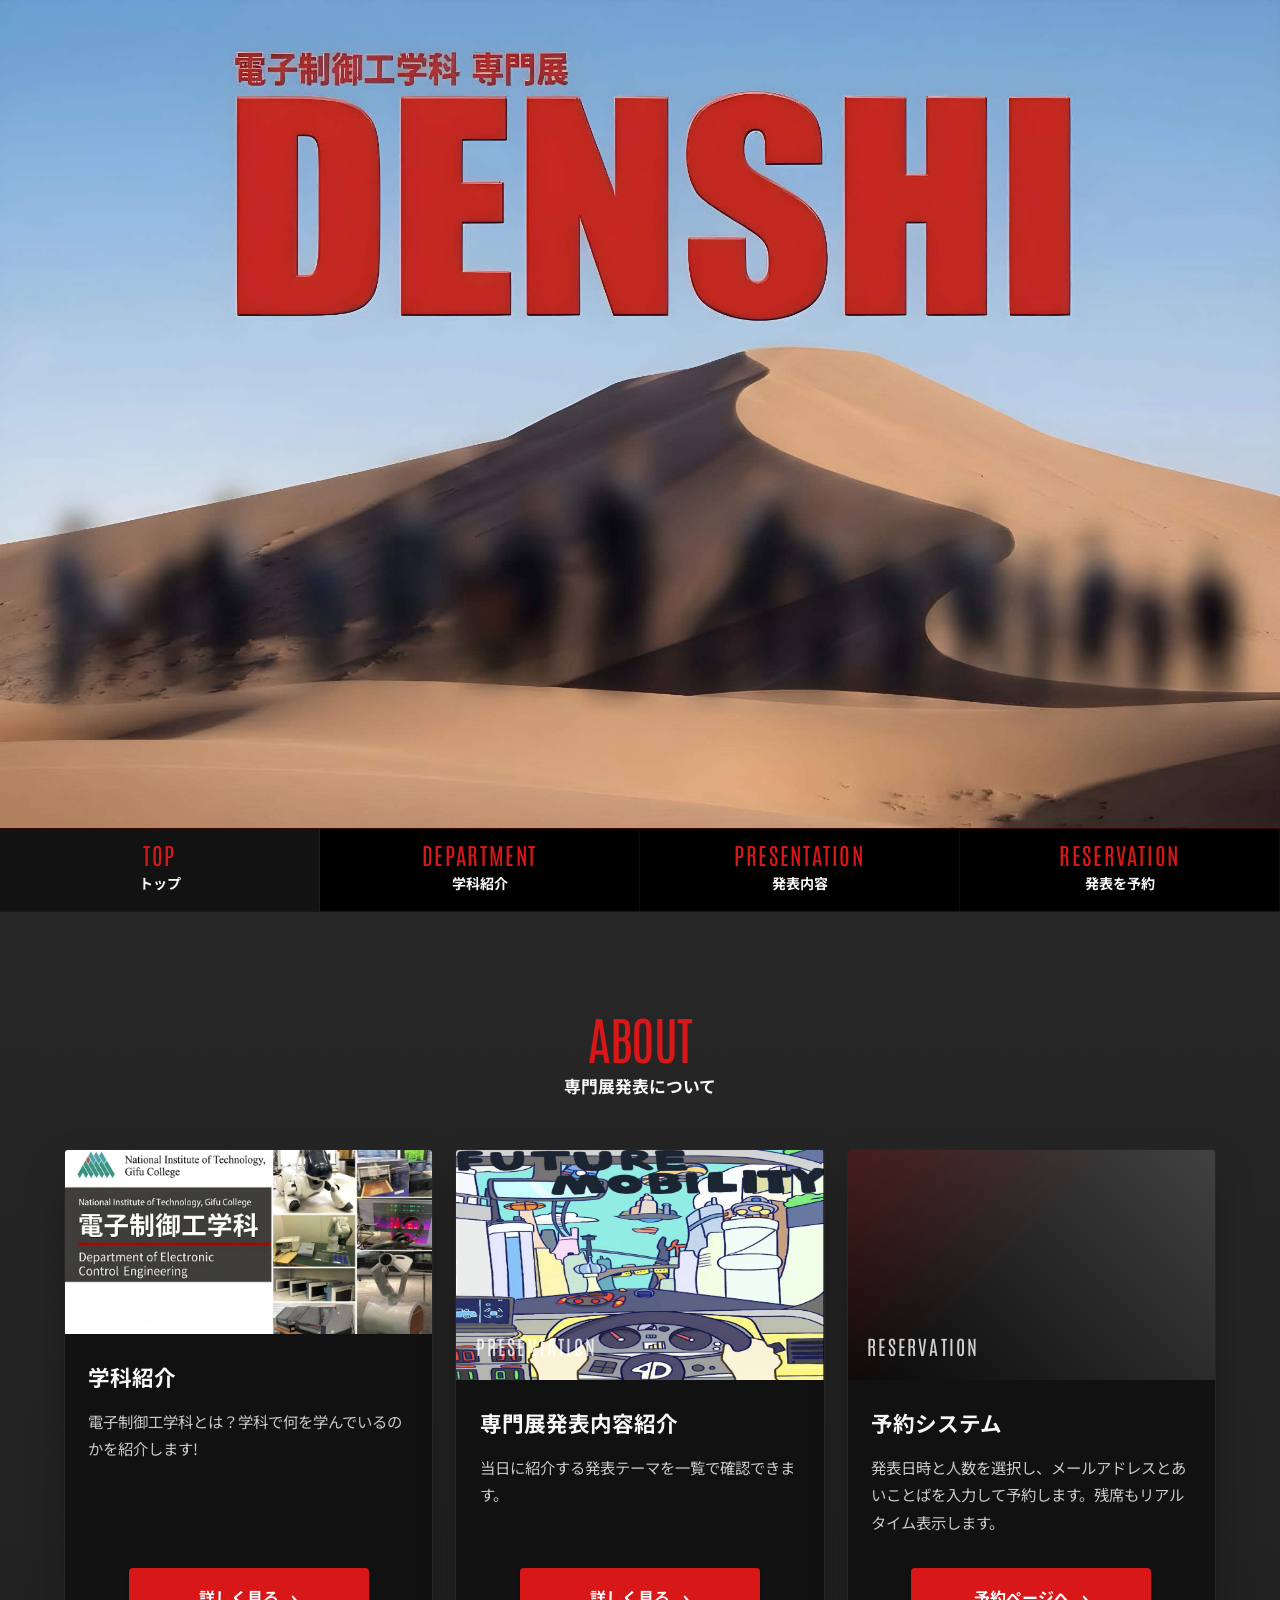
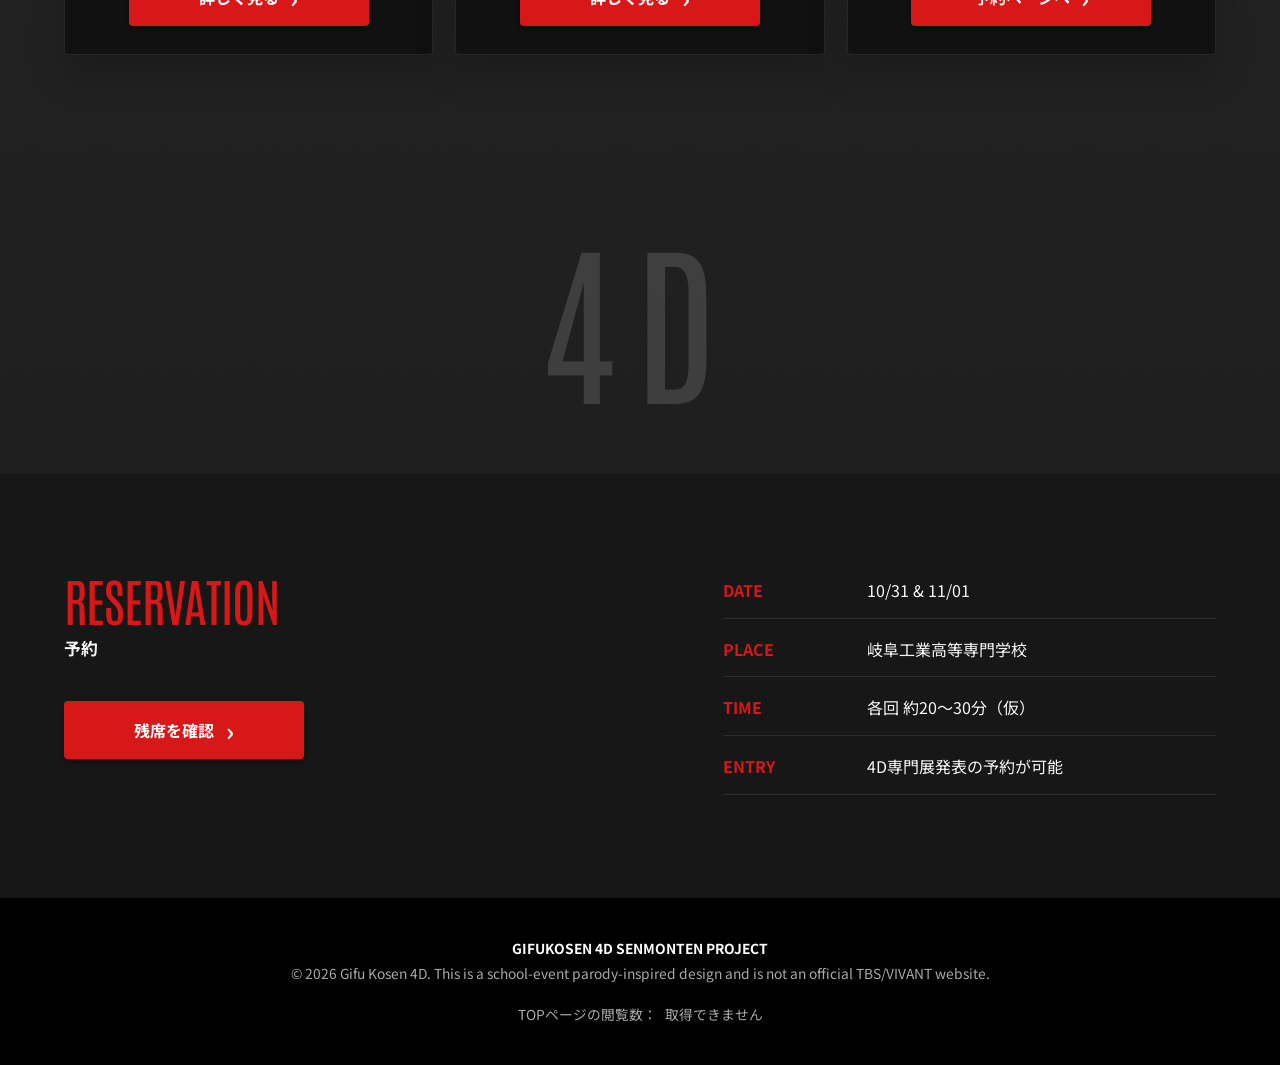
==== docs/index.html @ 73055816 "+αvivant背景に変更" ====
<!doctype html>
<html lang="ja">
<head>
  <meta charset="utf-8">
  <meta name="viewport" content="width=device-width,initial-scale=1">
  <meta name="description" content="岐阜高専 4D 専門展">
  <title>GIFUKOSEN 4D SENMONTEN PROJECT | 専門展発表</title>
  <link rel="stylesheet" href="./assets/css/site.css">
</head>
<body>
<a class="skip-link" href="#main">本文へ移動</a>

<!--
  ★メインHERO画像
  差し替える場合は docs/assets/img/vivant.jpg を置き換えてください。
  PCではタイトル部分を残しながら下側だけをトリミングし、スマホでは画像全体が見える比率です。
-->
<header class="hero hero--image">
  <h1 class="visually-hidden">電子制御工学科 専門展 DENSHI</h1>
  <picture class="hero__picture">
    <source srcset="./assets/img/vivant.jpg" type="image/jpeg">
    <img
      class="hero__image"
      src="./assets/img/vivant.jpg"
      width="2392"
      height="1760"
      alt="砂丘を背景に、赤い文字で『電子制御工学科 専門展 DENSHI』と書かれたメインビジュアル"
      fetchpriority="high"
      decoding="async"
    >
  </picture>
</header>

<!-- VIVANT参考ページの「英字見出し＋日本語副題」の固定ナビを研究発表向けに再構成 -->
<nav class="site-nav" aria-label="メインナビゲーション">
  <div class="site-nav__inner">
    <a class="nav-link" href="./index.html" aria-current="page"><span class="en">TOP</span><span class="ja">トップ</span></a>
    <a class="nav-link" href="./department.html"><span class="en">DEPARTMENT</span><span class="ja">学科紹介</span></a>
    <a class="nav-link" href="./presentations.html"><span class="en">PRESENTATION</span><span class="ja">発表内容</span></a>
    <a class="nav-link" href="https://gifukosen-4d-kosensai.github.io/reservation/"><span class="en">RESERVATION</span><span class="ja">発表を予約</span></a>
  </div>
</nav>

<main id="main" class="page-shell">
  <section class="section">
    <div class="inner">
      <div class="section-title"><span class="en">ABOUT</span><span class="ja">専門展発表について</span></div>
      <p class="section-lead"></p>
      <div class="feature-grid">
        <article class="feature-card">
          <div class="feature-card__visual feature-card__visual--department" data-label="DEPARTMENT">
            <img class="feature-card__image" src="./assets/img/gakkasyoukai2.jpg" alt="学科紹介の写真">
          </div>
          <div class="feature-card__body">
            <h3>学科紹介</h3>
            <p>電子制御工学科とは？学科で何を学んでいるのかを紹介します!</p>
              <div class="cta-row"><a class="btn" href="./department.html">詳しく見る</a></div> 
          </div>
        </article>
        <article class="feature-card">
          <div class="feature-card__visual" data-label="PRESENTATION">
            <img class="feature-card__image" src="./assets/img/future_mobility.jpg" alt="専門展発表の写真">
          </div>
          <div class="feature-card__body">
            <h3>専門展発表内容紹介</h3>
            <p>当日に紹介する発表テーマを一覧で確認できます。</p>
            <div class="cta-row"><a class="btn" href="./presentations.html">詳しく見る</a></div>
          </div>
        </article>
        <article class="feature-card">
          <div class="feature-card__visual" data-label="RESERVATION"></div>
          <div class="feature-card__body">
            <h3>予約システム</h3>
            <p>発表日時と人数を選択し、メールアドレスとあいことばを入力して予約します。残席もリアルタイム表示します。</p>
            <div class="cta-row"><a class="btn" href="https://gifukosen-4d-kosensai.github.io/reservation/">予約ページへ</a></div>
          </div>
        </article>
      </div>
    </div>
  </section>

  <div class="visual-break" aria-hidden="true"><div class="visual-break__mark">4D</div></div>

  <section class="section section--dark">
    <div class="inner info-columns">
      <div>
        <div class="section-title" style="text-align:left"><span class="en">RESERVATION</span><span class="ja">予約</span></div>
        <p></p>
        <div class="cta-row" style="justify-content:flex-start"><a class="btn" href="https://gifukosen-4d-kosensai.github.io/reservation/">残席を確認</a></div>
      </div>
      <dl class="meta-list">
        <div><dt>DATE</dt><dd>10/31 & 11/01</dd></div>
        <div><dt>PLACE</dt><dd>岐阜工業高等専門学校</dd></div>
        <div><dt>TIME</dt><dd>各回 約20〜30分（仮）</dd></div>
        <div><dt>ENTRY</dt><dd>4D専門展発表の予約が可能</dd></div>
      </dl>
    </div>
  </section>
</main>

<footer class="site-footer"><div class="inner"><strong>GIFUKOSEN 4D SENMONTEN PROJECT</strong><br>© <span data-current-year></span> Gifu Kosen 4D. This is a school-event parody-inspired design and is not an official TBS/VIVANT website.<div class="site-views" aria-live="polite"><span>TOPページの閲覧数：</span><div id="site-views-count">読み込み中…</div></div></div></footer>
<script src="./assets/js/site.js" defer></script>
</body>
</html>
---- docs/assets/css/site.css ----
@import url('https://fonts.googleapis.com/css2?family=Antonio:wght@500;700&family=Noto+Sans+JP:wght@400;500;700;900&display=swap');

:root {
  --red: #d71718;
  --red-dark: #8e0e10;
  --black: #050505;
  --panel: #272727;
  --panel-2: #171717;
  --white: #f7f7f7;
  --muted: #b8b8b8;
  --line: rgba(215, 23, 24, .5);
  --max: 1200px;
}

* { box-sizing: border-box; }
html { scroll-behavior: smooth; background: var(--black); }
body {
  margin: 0;
  color: var(--white);
  background: var(--black);
  font-family: 'Noto Sans JP', system-ui, -apple-system, BlinkMacSystemFont, 'Segoe UI', sans-serif;
  line-height: 1.8;
}
a { color: inherit;
  text-decoration: none; 
} 
img { display: block;
   max-width: 100%; 
  }
button, input, select, textarea { font: inherit; }

.skip-link { position: absolute; left: -9999px; }
.skip-link:focus { left: 1rem; top: 1rem; z-index: 9999; padding: .7rem 1rem; background: #fff; color: #000; }
/* ここまで一応理解 */
.visually-hidden {
  position: absolute !important;
  width: 1px !important;
  height: 1px !important;
  padding: 0 !important;
  margin: -1px !important;
  overflow: hidden !important;
  clip: rect(0, 0, 0, 0) !important;
  white-space: nowrap !important;
  border: 0 !important;
}

/*
  Main HERO
  画像自体にタイトル「DENSHI」が入っているため、文字は重ねずビジュアルをそのまま見せます。
  横長画面では上端を固定して下側のみトリミング。スマホでは元画像の比率で全体表示します。
*/
.hero {
  position: relative;
  width: 100%;
  height: min(92svh, 74.66vw);
  min-height: 0;
  overflow: hidden;
  background: #8fc3e5;
}
.hero__picture {
  display: block;
  width: 100%;
  height: 100%;
}
.hero__image {
  display: block;
  width: 100%;
  height: 100%;
  object-fit: cover;
  object-position: center top;
}

.site-nav {
  position: sticky;
  top: 0;
  z-index: 200;
  background: rgba(0,0,0,.82);
  backdrop-filter: blur(10px);
  border-top: 1px solid rgba(215,23,24,.25);
  border-bottom: 1px solid rgba(215,23,24,.28);
}
.site-nav__inner {
  width: min(100%, 1450px);
  margin: auto;
  display: grid;
  grid-template-columns: repeat(4, minmax(0,1fr));
}
.nav-link {
  min-height: 82px;
  display: flex;
  flex-direction: column;
  justify-content: center;
  align-items: center;
  text-align: center;
  transition: .25s;
  border-right: 1px solid rgba(255,255,255,.05);
}
.nav-link:hover, .nav-link[aria-current='page'] { background: rgba(255,255,255,.07); }
.nav-link .en {
  color: var(--red);
  font-family: 'Antonio', sans-serif;
  font-size: clamp(1.05rem, 2vw, 1.45rem);
  line-height: 1;
  letter-spacing: .07em;
}
.nav-link .ja { margin-top: .3rem; font-size: .88rem; font-weight: 700; }

.page-shell {
  background:
    linear-gradient(180deg, rgba(39,39,39,.98), rgba(28,28,28,.98)),
    repeating-linear-gradient(135deg, rgba(255,255,255,.025) 0 2px, transparent 2px 8px);
}
.section { padding: clamp(4rem, 8vw, 7.5rem) 0; position: relative; }
.section--dark { background: var(--panel-2); }
.section--redline::before {
  content: '';
  position: absolute;
  top: 0; left: 50%; transform: translateX(-50%);
  width: min(92%, var(--max)); height: 1px; background: var(--line);
}
.inner { width: min(90%, var(--max)); margin: auto; }
.section-title { margin-bottom: 2.4rem; text-align: center; }
.section-title .en {
  display: block;
  color: var(--red);
  font-family: 'Antonio', sans-serif;
  font-size: clamp(1.2rem, 4vw, 4rem);
  line-height: .9;
  letter-spacing: -.02em;
}
.section-title .ja { display: block; margin-top: .65rem; font-size: 1.05rem; font-weight: 700; }
.section-title .en.section-title__jp { font-family: 'Noto Sans JP', sans-serif; font-size: 1.2rem; line-height: 1.5; letter-spacing: 0; }
.section-lead { max-width: 780px; margin: 0 auto 3rem; text-align: center; color: #dedede; }

.feature-grid { display: grid; grid-template-columns: repeat(3, 1fr); gap: 1.4rem; }
.feature-card {
  display: flex;
  flex-direction: column;
  background: #111;
  border: 1px solid rgba(255,255,255,.09);
  border-radius: 4px;
  overflow: hidden;
  min-height: 100%;
  box-shadow: 0 18px 40px rgba(0,0,0,.2);
}
.feature-card__visual {
  aspect-ratio: 16/10;
  position: relative;
  overflow: hidden;
  background:
    linear-gradient(135deg, rgba(215,23,24,.22), transparent 45%),
    linear-gradient(45deg, #090909, #414141);
}
.feature-card__visual--department {
  aspect-ratio: 2 / 1;
  background: #111;
}
.feature-card__image {
  position: absolute;
  inset: 0;
  width: 100%;
  height: 100%;
  object-fit: cover;
}
.feature-card__visual::after {
  content: attr(data-label);
  position: absolute;
  left: 1.2rem; bottom: 1rem;
  font-family: 'Antonio', sans-serif;
  letter-spacing: .11em;
  color: rgba(255,255,255,.8);
  font-size: 1.25rem;
}
.feature-card__body {
  display: flex;
  flex: 1;
  flex-direction: column;
  padding: 1.5rem 1.45rem 1.7rem;
}
.feature-card h3 { margin: 0 0 .7rem; font-size: 1.35rem; }
.feature-card p { margin: 0; color: #c9c9c9; font-size: .96rem; }
.feature-card__body .cta-row { margin-top: auto; padding-top: 2rem; }

.btn {
  display: inline-flex;
  align-items: center;
  justify-content: center;
  min-width: 240px;
  min-height: 58px;
  padding: .8rem 1.5rem;
  border: 0;
  border-radius: 4px;
  color: #fff;
  background: var(--red);
  font-weight: 700;
  box-shadow: 0 4px 4px rgba(0,0,0,.28);
  cursor: pointer;
  transition: .2s ease;
}
.btn:hover { filter: brightness(1.1); transform: translateY(-1px); }
.btn::after { content: '\203A'; font-size: 1.55rem; margin-left: .7rem; line-height: 1; }
.btn--ghost { background: transparent; border: 1px solid var(--red); }
.cta-row { display: flex; gap: 1rem; justify-content: center; flex-wrap: wrap; margin-top: 2rem; }

.visual-break {
  height: auto;
  min-height: 0;
  display: grid;
  place-items: center;
  position: relative;
  overflow: hidden;
  background:
    linear-gradient(rgba(0,0,0,.28), rgba(0,0,0,.45)),
    radial-gradient(circle at 28% 50%, rgba(215,23,24,.44), transparent 16%),
    linear-gradient(120deg, #131313 0 28%, #4a4a4a 28% 45%, #101010 45% 100%);
  background-attachment: fixed;
}
.visual-break__mark {
  position: relative;
  z-index: 1;
  font-family: 'Antonio', sans-serif;
  font-size: clamp(4rem, 15vw, 11rem);
  letter-spacing: .12em;
  color: rgba(255,255,255,.14);
}
.visual-break__image {
  position: relative;
  width: 100%;
  height: auto;
  object-fit: contain;
}
.info-columns { display: grid; grid-template-columns: 1.1fr .9fr; gap: 3.5rem; align-items: start; }
.info-box { padding: 1.8rem; background: rgba(0,0,0,.28); border-left: 3px solid var(--red); }
.info-box h3 { margin-top: 0; }
.info-box p:last-child { margin-bottom: 0; }
.meta-list { display: grid; gap: 1rem; margin: 0; }
.meta-list div { display: grid; grid-template-columns: 8rem 1fr; gap: 1rem; border-bottom: 1px solid rgba(255,255,255,.09); padding-bottom: .8rem; }
.meta-list dt { color: var(--red); font-weight: 700; }
.meta-list dd { margin: 0; }

.detail-hero { padding: clamp(4rem, 10vw, 8rem) 0 3.5rem; background: linear-gradient(120deg,#111,#2c2c2c 50%,#090909); border-bottom: 1px solid var(--line); }
.detail-hero .en { color: var(--red); font-family: 'Antonio', sans-serif; font-size: clamp(4rem,10vw,7rem); line-height: .9; }
.detail-hero h1 { margin: .7rem 0 0; font-size: clamp(1.8rem,4vw,3rem); }
.detail-hero p { max-width: 760px; color: #d2d2d2; }

.ai-traffic-figure, .road-inspection-figure, .sphere-robot-figure, .noncontact-figure { max-width: 1038px; margin: 0 auto 3rem; }
.ai-traffic-figure img, .road-inspection-figure img, .sphere-robot-figure img, .noncontact-figure img { width: 100%; height: auto; border: 1px solid rgba(255,255,255,.1); }
.ai-traffic-figure figcaption, .road-inspection-figure figcaption, .sphere-robot-figure figcaption, .noncontact-figure figcaption { margin-top: .5rem; color: #aaa; font-size: .85rem; text-align: right; }

.research-list { display: grid; gap: 1.2rem; }
.research-item { display: grid; grid-template-columns: 260px 1fr; gap: 1.6rem; background: #131313; border: 1px solid rgba(255,255,255,.08); }
.research-item__visual { min-height: 190px; background: linear-gradient(135deg,#3a3a3a,#090909); position: relative; }
.research-item__visual::after { position: absolute; inset: auto 1rem 1rem auto; color: var(--red); font-family: 'Antonio',sans-serif; letter-spacing:.12em; }
.research-item__body { padding: 1.5rem 1.6rem 1.5rem 0; }
.research-item__body h2 { margin: 0 0 .5rem; font-size: 1.4rem; }
.research-item__body p { color: #c8c8c8; }
.tag { display: inline-block; padding: .22rem .55rem; margin-right: .45rem; background: var(--red); border-radius: 2px; font-size: .78rem; font-weight: 700; }

.site-footer { background: #000; border-top: 1px solid rgba(255,255,255,.08); padding: 2.4rem 0; color: #a8a8a8; font-size: .86rem; text-align: center; }
.site-footer strong { color: #fff; }
.site-views { display: flex; justify-content: center; align-items: center; flex-wrap: wrap; gap: .3rem .5rem; margin: 1rem 0 0; }

@media (max-width: 820px) {
  .site-nav { position: sticky; }
  .site-nav__inner { grid-template-columns: repeat(2,1fr); }
  .nav-link { min-height: 66px; }
  .feature-grid { grid-template-columns: 1fr; }
  .visual-break { background-attachment: scroll; }
  .info-columns { grid-template-columns: 1fr; gap: 2rem; }
  .research-item { grid-template-columns: 1fr; }
  .research-item__visual { min-height: 0; aspect-ratio: 16 / 9; }
  .research-item__visual img {
    position: absolute;
    inset: 0;
    width: 100%;
    height: 100%;
    object-fit: cover;
  }
  .research-item__body { padding: 0 1.3rem 1.4rem; }
}

@media (max-width: 520px) {
  .section { padding: 2.75rem 0; }
  .section-title { margin-bottom: 1.5rem; }
  .section-title .en {
    font-size: clamp(1.3rem, 6.5vw, 2rem);
    line-height: 1.3;
  }
  .section-title .en.section-title__jp {
    font-size: clamp(1.3rem, 6vw, 1.5rem);
    line-height: 1.5;
  }
  main h2 { font-size: 1.2rem; line-height: 1.5; }
  .detail-hero { padding: 3.5rem 0 2.5rem; }
  .detail-hero .en { font-size: clamp(2.4rem, 10vw, 3.5rem); }
  .detail-hero h1 { font-size: 1.65rem; }
  .detail-hero p { margin-bottom: 0; }
  .feature-card__body { padding: 1.25rem 1.2rem 1.4rem; }
  .feature-card h3 { font-size: 1.2rem; }
  .feature-card__body .cta-row { padding-top: 1.5rem; }
  .btn { width: 100%; min-width: 0; min-height: 54px; }
  .cta-row { gap: .75rem; }
  .nav-link .ja { font-size: .78rem; }
  .meta-list div { grid-template-columns: 6rem 1fr; gap: .75rem; }
  .research-item__body h2 { font-size: 1.2rem; }
  .tag { margin-bottom: .35rem; }
  .site-footer { padding: 2rem 1rem; }
}
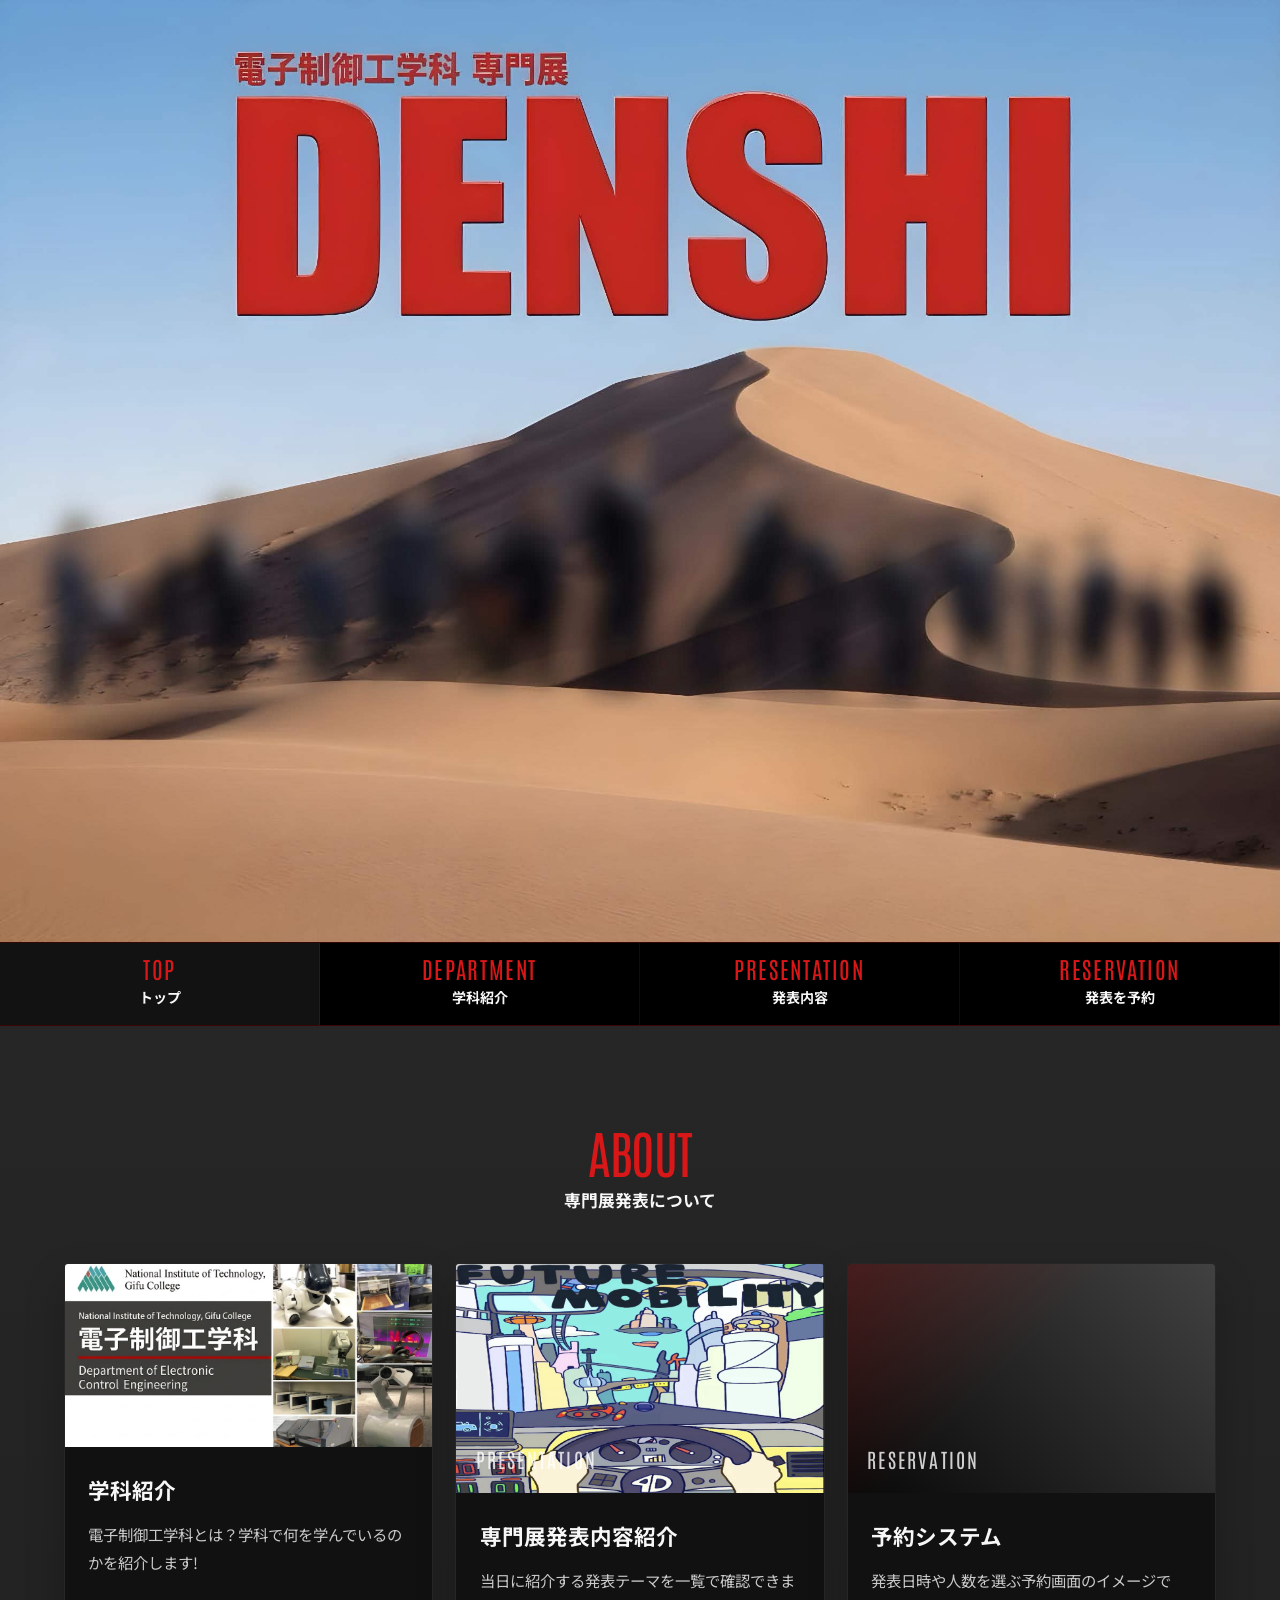
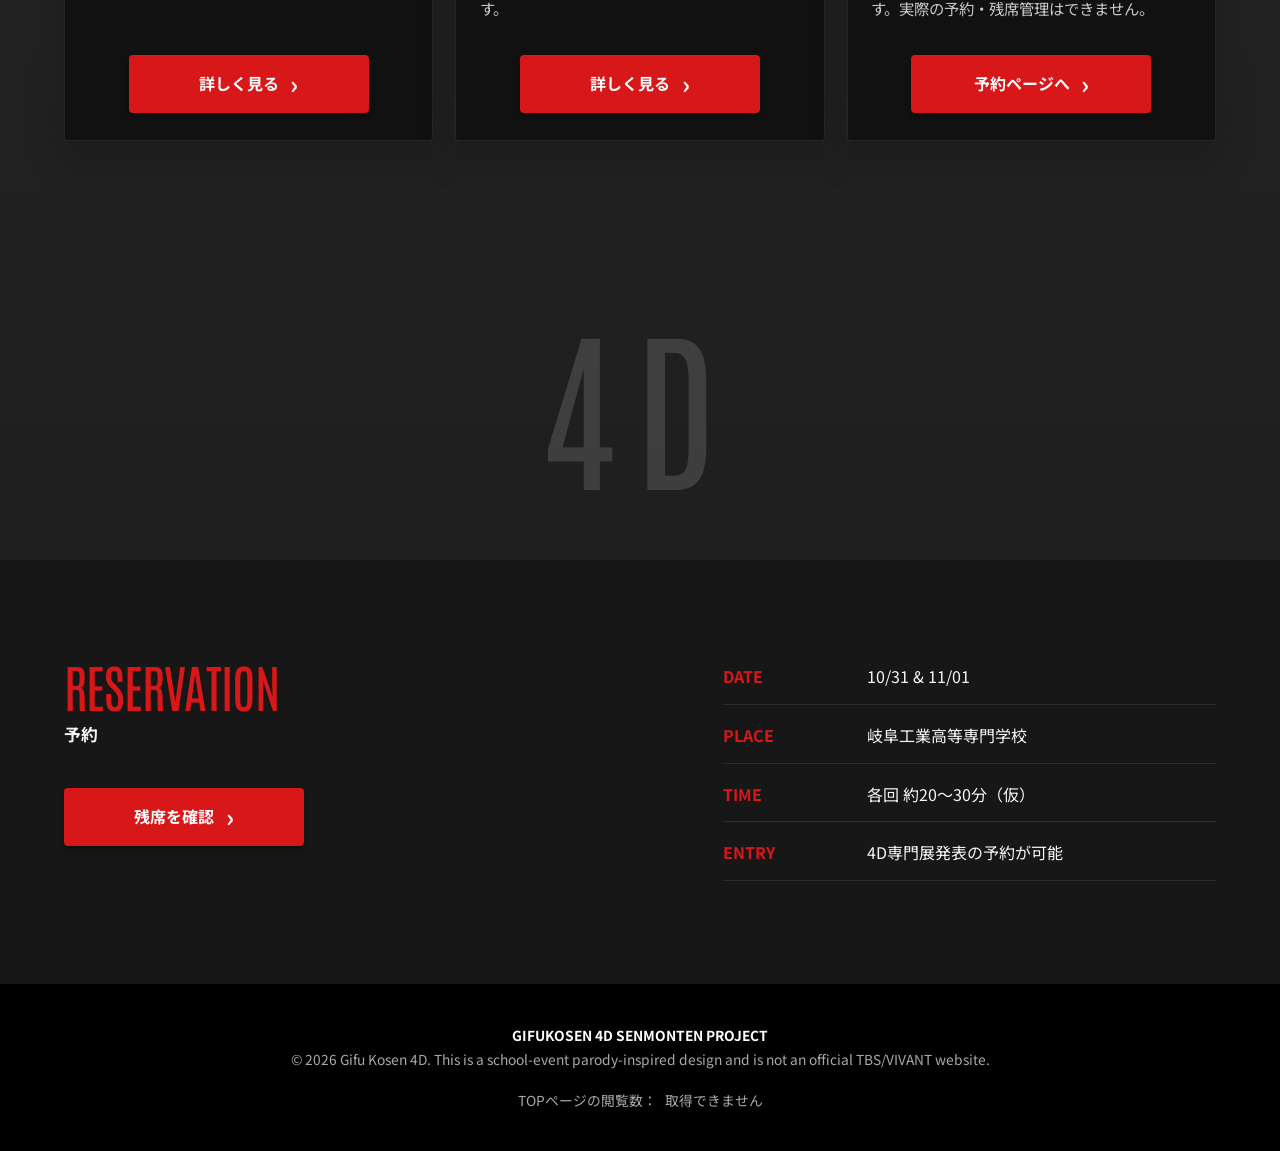
==== commit 5d12b33e: "vivantのデモ用予約サイトを追加.本来はこれの一つ前を使用してね" ====
--- a/docs/index.html
+++ b/docs/index.html
@@ -5,28 +5,30 @@
   <meta name="viewport" content="width=device-width,initial-scale=1">
   <meta name="description" content="岐阜高専 4D 専門展">
   <title>GIFUKOSEN 4D SENMONTEN PROJECT | 専門展発表</title>
+  <link rel="preconnect" href="https://fonts.googleapis.com">
+  <link rel="preconnect" href="https://fonts.gstatic.com" crossorigin>
+  <link rel="stylesheet" href="https://fonts.googleapis.com/css2?family=Antonio:wght@500;700&family=Noto+Sans+JP:wght@400;500;700;900&display=swap">
   <link rel="stylesheet" href="./assets/css/site.css">
 </head>
 <body>
 <a class="skip-link" href="#main">本文へ移動</a>
-
 <!--
   ★メインHERO画像
-  差し替える場合は docs/assets/img/vivant.jpg を置き換えてください。
+  差し替える場合は docs/assets/img/hero-denshi.png を置き換えてください。
   PCではタイトル部分を残しながら下側だけをトリミングし、スマホでは画像全体が見える比率です。
 -->
 <header class="hero hero--image">
   <h1 class="visually-hidden">電子制御工学科 専門展 DENSHI</h1>
   <picture class="hero__picture">
-    <source srcset="./assets/img/vivant.jpg" type="image/jpeg">
     <img
       class="hero__image"
-      src="./assets/img/vivant.jpg"
+      src="./assets/img/hero-denshi.png"
       width="2392"
       height="1760"
-      alt="砂丘を背景に、赤い文字で『電子制御工学科 専門展 DENSHI』と書かれたメインビジュアル"
+      alt="砂丘の写真を背景に、赤い文字で『電子制御工学科 専門展 DENSHI』と書かれたメインビジュアル"
       fetchpriority="high"
       decoding="async"
+      loading="eager"
     >
   </picture>
 </header>
@@ -37,7 +39,8 @@
     <a class="nav-link" href="./index.html" aria-current="page"><span class="en">TOP</span><span class="ja">トップ</span></a>
     <a class="nav-link" href="./department.html"><span class="en">DEPARTMENT</span><span class="ja">学科紹介</span></a>
     <a class="nav-link" href="./presentations.html"><span class="en">PRESENTATION</span><span class="ja">発表内容</span></a>
-    <a class="nav-link" href="https://gifukosen-4d-kosensai.github.io/reservation/"><span class="en">RESERVATION</span><span class="ja">発表を予約</span></a>
+    <a class="nav-link" href="./reservation.html"><span class="en">RESERVATION</span><span class="ja">発表を予約</span></a>
+
   </div>
 </nav>
 
@@ -49,7 +52,7 @@
       <div class="feature-grid">
         <article class="feature-card">
           <div class="feature-card__visual feature-card__visual--department" data-label="DEPARTMENT">
-            <img class="feature-card__image" src="./assets/img/gakkasyoukai2.jpg" alt="学科紹介の写真">
+            <img class="feature-card__image" src="./assets/img/gakkasyoukai2.jpg" alt="学科紹介の写真" loading="lazy" decoding="async">
           </div>
           <div class="feature-card__body">
             <h3>学科紹介</h3>
@@ -59,7 +62,7 @@
         </article>
         <article class="feature-card">
           <div class="feature-card__visual" data-label="PRESENTATION">
-            <img class="feature-card__image" src="./assets/img/future_mobility.jpg" alt="専門展発表の写真">
+            <img class="feature-card__image" src="./assets/img/future_mobility.jpg" alt="専門展発表の写真" loading="lazy" decoding="async">
           </div>
           <div class="feature-card__body">
             <h3>専門展発表内容紹介</h3>
@@ -71,8 +74,8 @@
           <div class="feature-card__visual" data-label="RESERVATION"></div>
           <div class="feature-card__body">
             <h3>予約システム</h3>
-            <p>発表日時と人数を選択し、メールアドレスとあいことばを入力して予約します。残席もリアルタイム表示します。</p>
-            <div class="cta-row"><a class="btn" href="https://gifukosen-4d-kosensai.github.io/reservation/">予約ページへ</a></div>
+            <p>発表日時や人数を選ぶ予約画面のイメージです。実際の予約・残席管理はできません。</p>
+            <div class="cta-row"><a class="btn" href="./reservation.html">予約ページへ</a></div>
           </div>
         </article>
       </div>
@@ -86,7 +89,7 @@
       <div>
         <div class="section-title" style="text-align:left"><span class="en">RESERVATION</span><span class="ja">予約</span></div>
         <p></p>
-        <div class="cta-row" style="justify-content:flex-start"><a class="btn" href="https://gifukosen-4d-kosensai.github.io/reservation/">残席を確認</a></div>
+        <div class="cta-row" style="justify-content:flex-start"><a class="btn" href="./reservation.html">残席を確認</a></div>
       </div>
       <dl class="meta-list">
         <div><dt>DATE</dt><dd>10/31 & 11/01</dd></div>
--- a/docs/assets/css/site.css
+++ b/docs/assets/css/site.css
@@ -1,5 +1,3 @@
-@import url('https://fonts.googleapis.com/css2?family=Antonio:wght@500;700&family=Noto+Sans+JP:wght@400;500;700;900&display=swap');
-
 :root {
   --red: #d71718;
   --red-dark: #8e0e10;
@@ -47,12 +45,13 @@
 /*
   Main HERO
   画像自体にタイトル「DENSHI」が入っているため、文字は重ねずビジュアルをそのまま見せます。
-  横長画面では上端を固定して下側のみトリミング。スマホでは元画像の比率で全体表示します。
+  PC・スマートフォンとも画像全体が見えるよう、元画像の比率を維持します。
 */
 .hero {
   position: relative;
   width: 100%;
-  height: min(92svh, 74.66vw);
+  height: auto;
+  aspect-ratio: 2392 / 1760;
   min-height: 0;
   overflow: hidden;
   background: #8fc3e5;
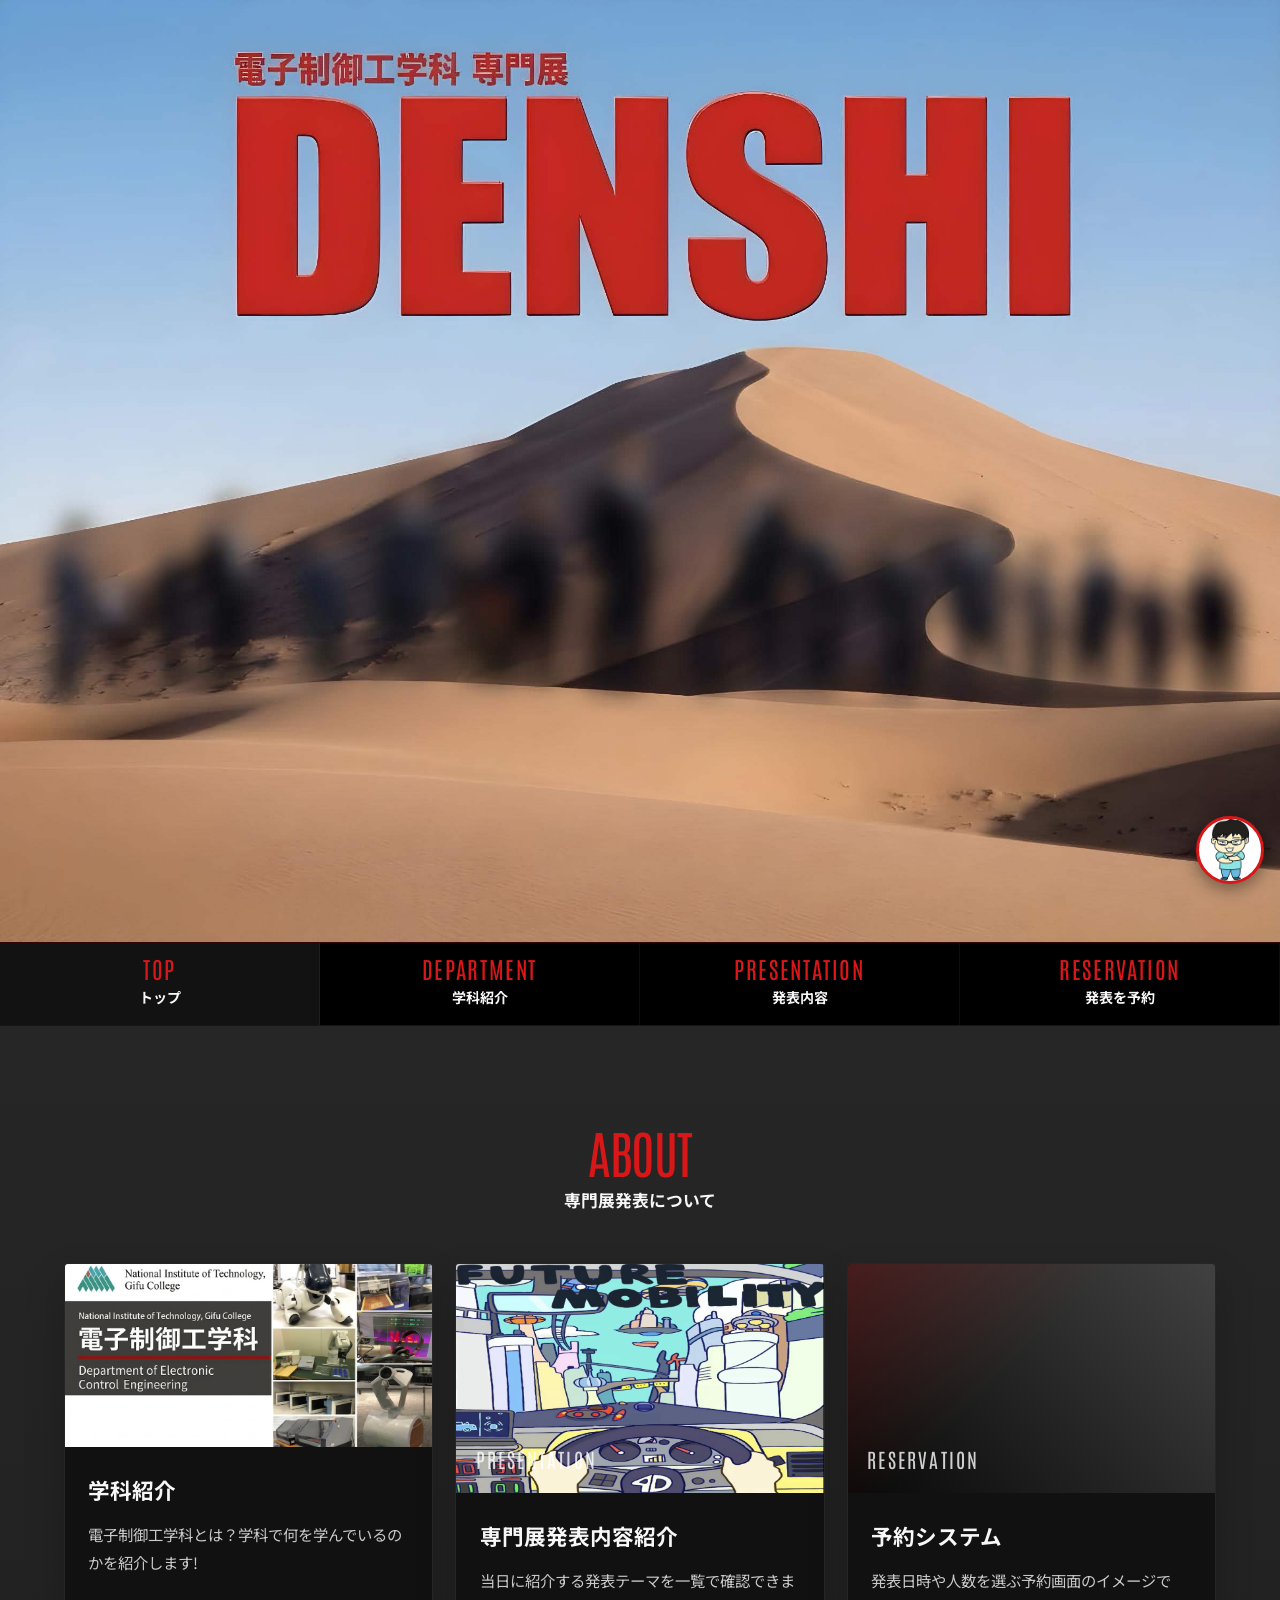
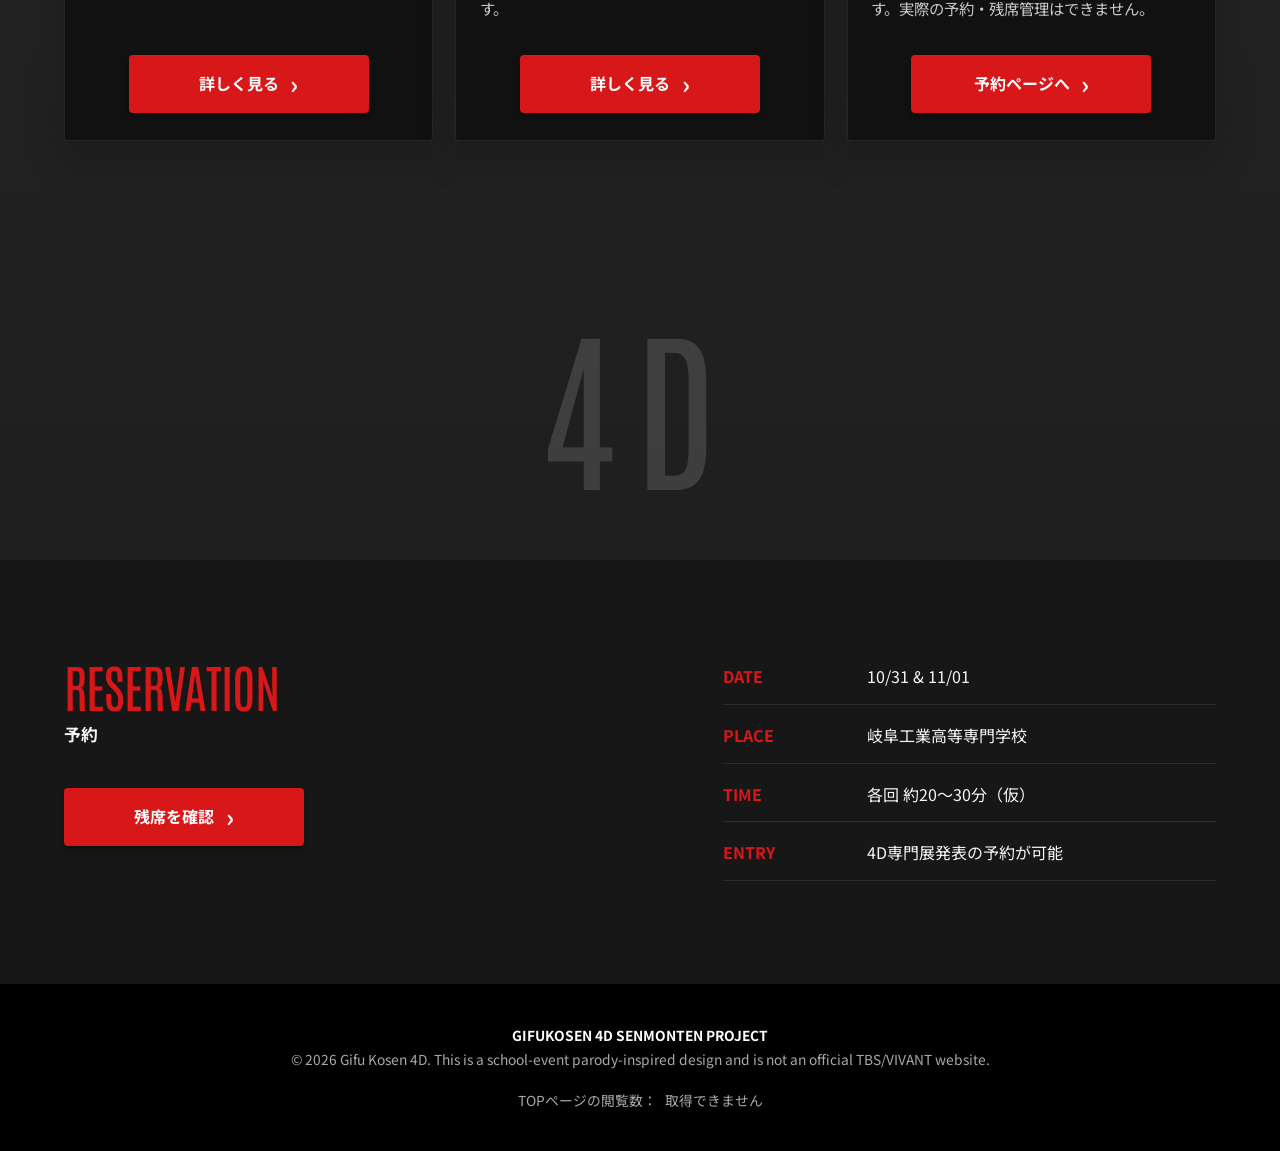
==== commit 9c8c33e8: "永田BOT" ====
--- a/docs/index.html
+++ b/docs/index.html
@@ -101,6 +101,13 @@
   </section>
 </main>
 
+<div class="nagata-bot">
+  <p class="nagata-bot__message" id="nagata-bot-message" role="status" aria-live="polite" hidden></p>
+  <button class="nagata-bot__button" type="button" aria-label="永田BOTに話しかける" aria-controls="nagata-bot-message">
+    <img src="./assets/img/AInagata.gif" alt="">
+  </button>
+</div>
+
 <footer class="site-footer"><div class="inner"><strong>GIFUKOSEN 4D SENMONTEN PROJECT</strong><br>© <span data-current-year></span> Gifu Kosen 4D. This is a school-event parody-inspired design and is not an official TBS/VIVANT website.<div class="site-views" aria-live="polite"><span>TOPページの閲覧数：</span><div id="site-views-count">読み込み中…</div></div></div></footer>
 <script src="./assets/js/site.js" defer></script>
 </body>
--- a/docs/assets/css/site.css
+++ b/docs/assets/css/site.css
@@ -29,6 +29,43 @@
 
 .skip-link { position: absolute; left: -9999px; }
 .skip-link:focus { left: 1rem; top: 1rem; z-index: 9999; padding: .7rem 1rem; background: #fff; color: #000; }
+.nagata-bot {
+  position: fixed;
+  right: max(1rem, env(safe-area-inset-right));
+  bottom: max(1rem, env(safe-area-inset-bottom));
+  z-index: 300;
+  display: grid;
+  justify-items: end;
+  gap: .65rem;
+}
+.nagata-bot__button {
+  width: 68px;
+  height: 68px;
+  padding: 0;
+  overflow: hidden;
+  border: 3px solid var(--red);
+  border-radius: 50%;
+  background: #fff;
+  box-shadow: 0 4px 18px rgba(0,0,0,.45);
+  cursor: pointer;
+  transition: transform .2s, box-shadow .2s;
+}
+.nagata-bot__button:hover { transform: scale(1.06); box-shadow: 0 6px 22px rgba(0,0,0,.55); }
+.nagata-bot__button:focus-visible { outline: 3px solid #fff; outline-offset: 3px; }
+.nagata-bot__button img { width: 100%; height: 100%; object-fit: contain; object-position: center; }
+.nagata-bot__message {
+  max-width: min(280px, calc(100vw - 2rem));
+  margin: 0;
+  padding: .7rem .95rem;
+  border: 1px solid var(--red);
+  border-radius: 1rem 1rem .25rem 1rem;
+  background: #fff;
+  color: #111;
+  box-shadow: 0 4px 18px rgba(0,0,0,.35);
+  font-size: .9rem;
+  font-weight: 700;
+  line-height: 1.6;
+}
 /* ここまで一応理解 */
 .visually-hidden {
   position: absolute !important;
@@ -279,6 +316,9 @@
 }
 
 @media (max-width: 520px) {
+  .nagata-bot { right: max(.75rem, env(safe-area-inset-right)); bottom: max(.75rem, env(safe-area-inset-bottom)); }
+  .nagata-bot__button { width: 58px; height: 58px; }
+  .nagata-bot__message { font-size: .82rem; }
   .section { padding: 2.75rem 0; }
   .section-title { margin-bottom: 1.5rem; }
   .section-title .en {
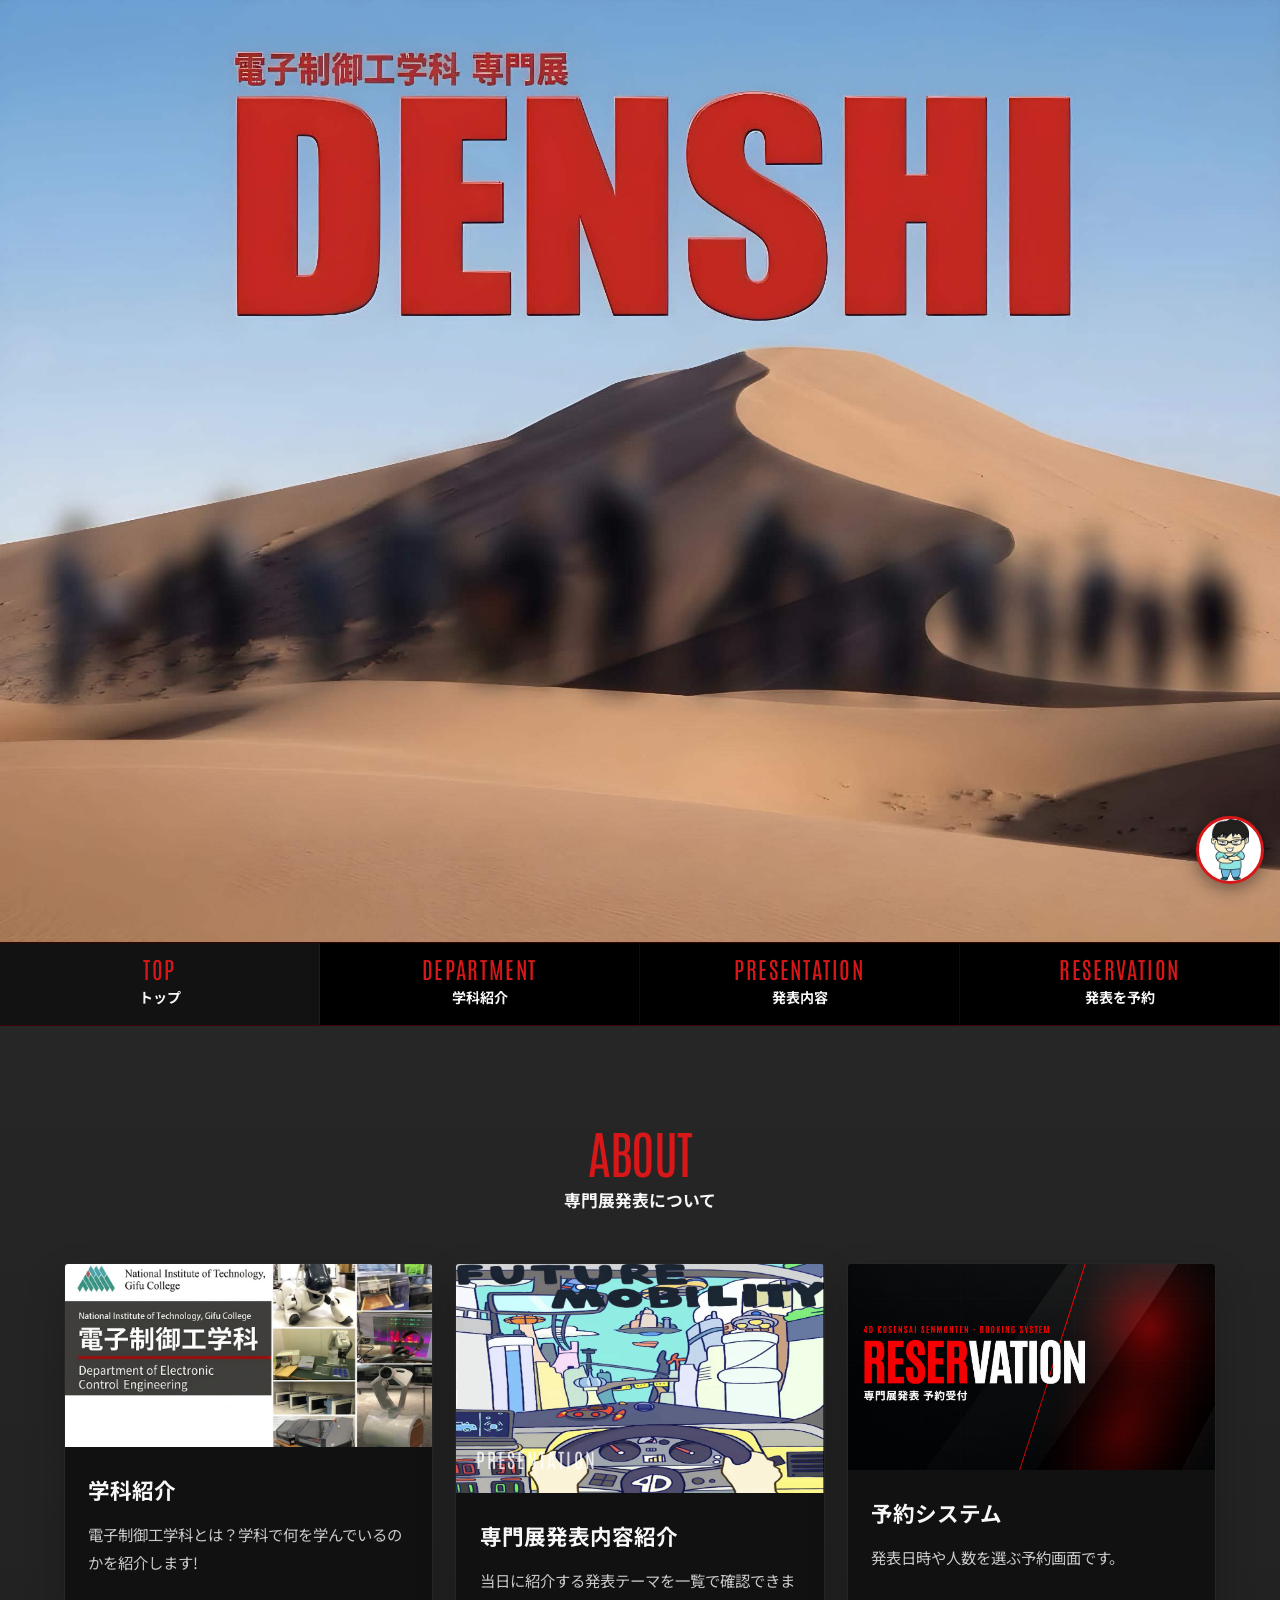
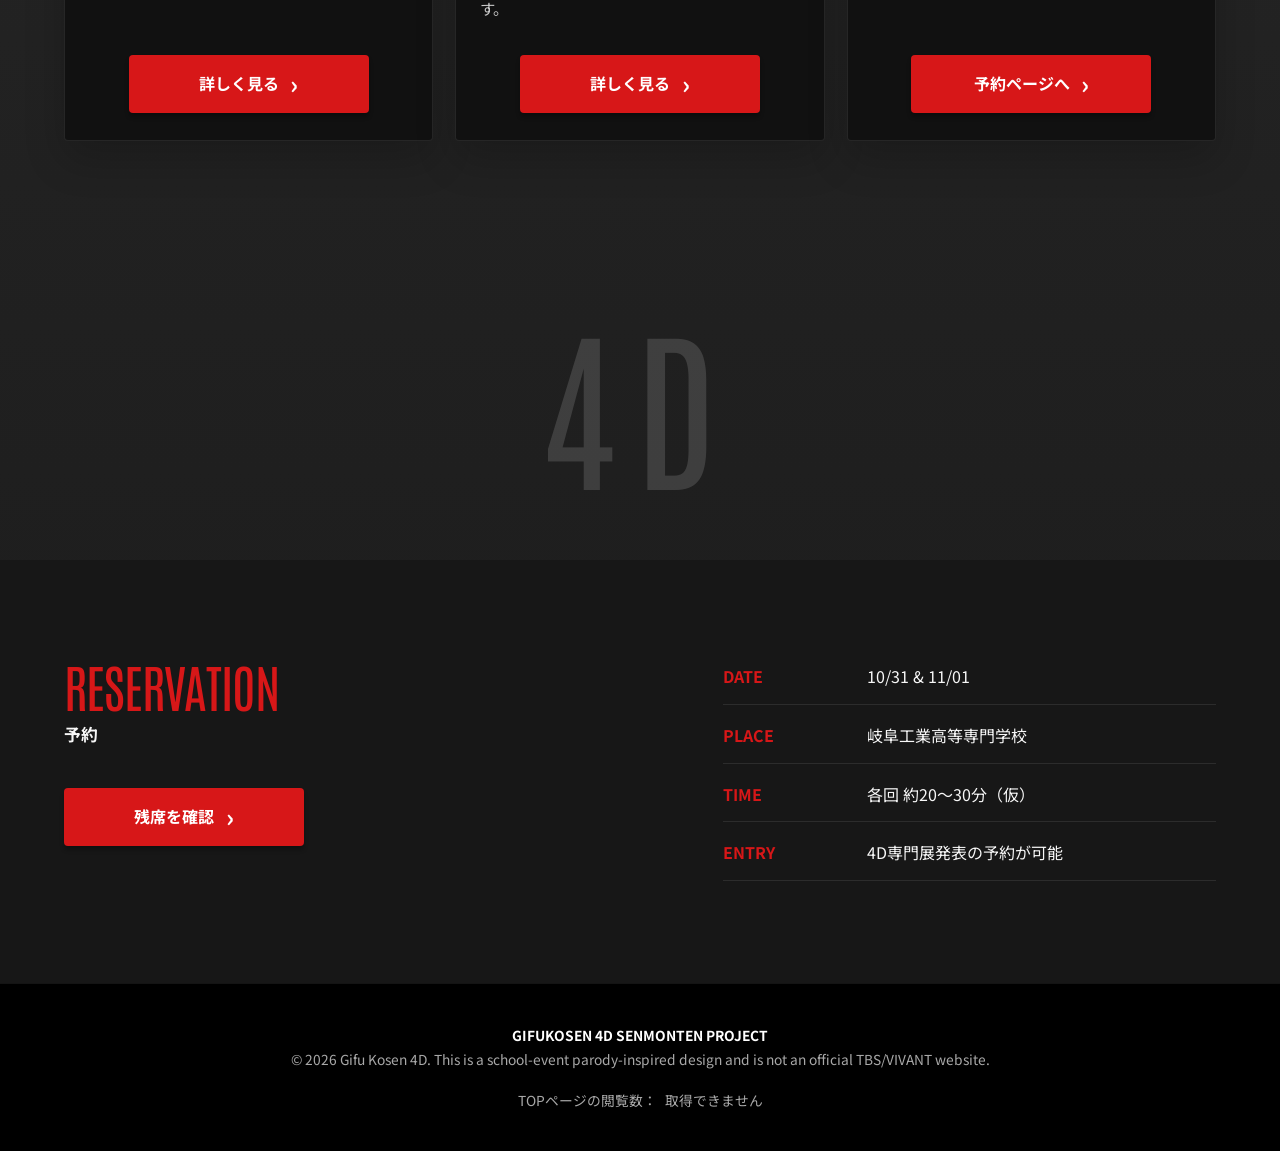
==== commit bf858460: "最新版ver2" ====
--- a/docs/index.html
+++ b/docs/index.html
@@ -39,7 +39,7 @@
     <a class="nav-link" href="./index.html" aria-current="page"><span class="en">TOP</span><span class="ja">トップ</span></a>
     <a class="nav-link" href="./department.html"><span class="en">DEPARTMENT</span><span class="ja">学科紹介</span></a>
     <a class="nav-link" href="./presentations.html"><span class="en">PRESENTATION</span><span class="ja">発表内容</span></a>
-    <a class="nav-link" href="./reservation.html"><span class="en">RESERVATION</span><span class="ja">発表を予約</span></a>
+    <a class="nav-link" href="https://gifukosen-4d-kosensai.github.io/reservation/"><span class="en">RESERVATION</span><span class="ja">発表を予約</span></a>
 
   </div>
 </nav>
@@ -71,11 +71,13 @@
           </div>
         </article>
         <article class="feature-card">
-          <div class="feature-card__visual" data-label="RESERVATION"></div>
+          <div class="feature-card__visual feature-card__visual--reservation">
+            <img class="feature-card__image" src="./assets/img/reservation-banner.png" alt="専門展発表の予約受付案内" loading="lazy" decoding="async">
+          </div>
           <div class="feature-card__body">
             <h3>予約システム</h3>
-            <p>発表日時や人数を選ぶ予約画面のイメージです。実際の予約・残席管理はできません。</p>
-            <div class="cta-row"><a class="btn" href="./reservation.html">予約ページへ</a></div>
+            <p>発表日時や人数を選ぶ予約画面です。</p>
+            <div class="cta-row"><a class="btn" href="https://gifukosen-4d-kosensai.github.io/reservation/">予約ページへ</a></div>
           </div>
         </article>
       </div>
@@ -89,7 +91,7 @@
       <div>
         <div class="section-title" style="text-align:left"><span class="en">RESERVATION</span><span class="ja">予約</span></div>
         <p></p>
-        <div class="cta-row" style="justify-content:flex-start"><a class="btn" href="./reservation.html">残席を確認</a></div>
+        <div class="cta-row" style="justify-content:flex-start"><a class="btn" href="https://gifukosen-4d-kosensai.github.io/reservation/">残席を確認</a></div>
       </div>
       <dl class="meta-list">
         <div><dt>DATE</dt><dd>10/31 & 11/01</dd></div>
--- a/docs/assets/css/site.css
+++ b/docs/assets/css/site.css
@@ -48,6 +48,7 @@
   background: #fff;
   box-shadow: 0 4px 18px rgba(0,0,0,.45);
   cursor: pointer;
+  touch-action: manipulation;
   transition: transform .2s, box-shadow .2s;
 }
 .nagata-bot__button:hover { transform: scale(1.06); box-shadow: 0 6px 22px rgba(0,0,0,.55); }
@@ -165,7 +166,6 @@
   letter-spacing: -.02em;
 }
 .section-title .ja { display: block; margin-top: .65rem; font-size: 1.05rem; font-weight: 700; }
-.section-title .en.section-title__jp { font-family: 'Noto Sans JP', sans-serif; font-size: 1.2rem; line-height: 1.5; letter-spacing: 0; }
 .section-lead { max-width: 780px; margin: 0 auto 3rem; text-align: center; color: #dedede; }
 
 .feature-grid { display: grid; grid-template-columns: repeat(3, 1fr); gap: 1.4rem; }
@@ -191,6 +191,7 @@
   aspect-ratio: 2 / 1;
   background: #111;
 }
+.feature-card__visual--reservation { aspect-ratio: 16 / 9; }
 .feature-card__image {
   position: absolute;
   inset: 0;
@@ -325,10 +326,6 @@
     font-size: clamp(1.3rem, 6.5vw, 2rem);
     line-height: 1.3;
   }
-  .section-title .en.section-title__jp {
-    font-size: clamp(1.3rem, 6vw, 1.5rem);
-    line-height: 1.5;
-  }
   main h2 { font-size: 1.2rem; line-height: 1.5; }
   .detail-hero { padding: 3.5rem 0 2.5rem; }
   .detail-hero .en { font-size: clamp(2.4rem, 10vw, 3.5rem); }
